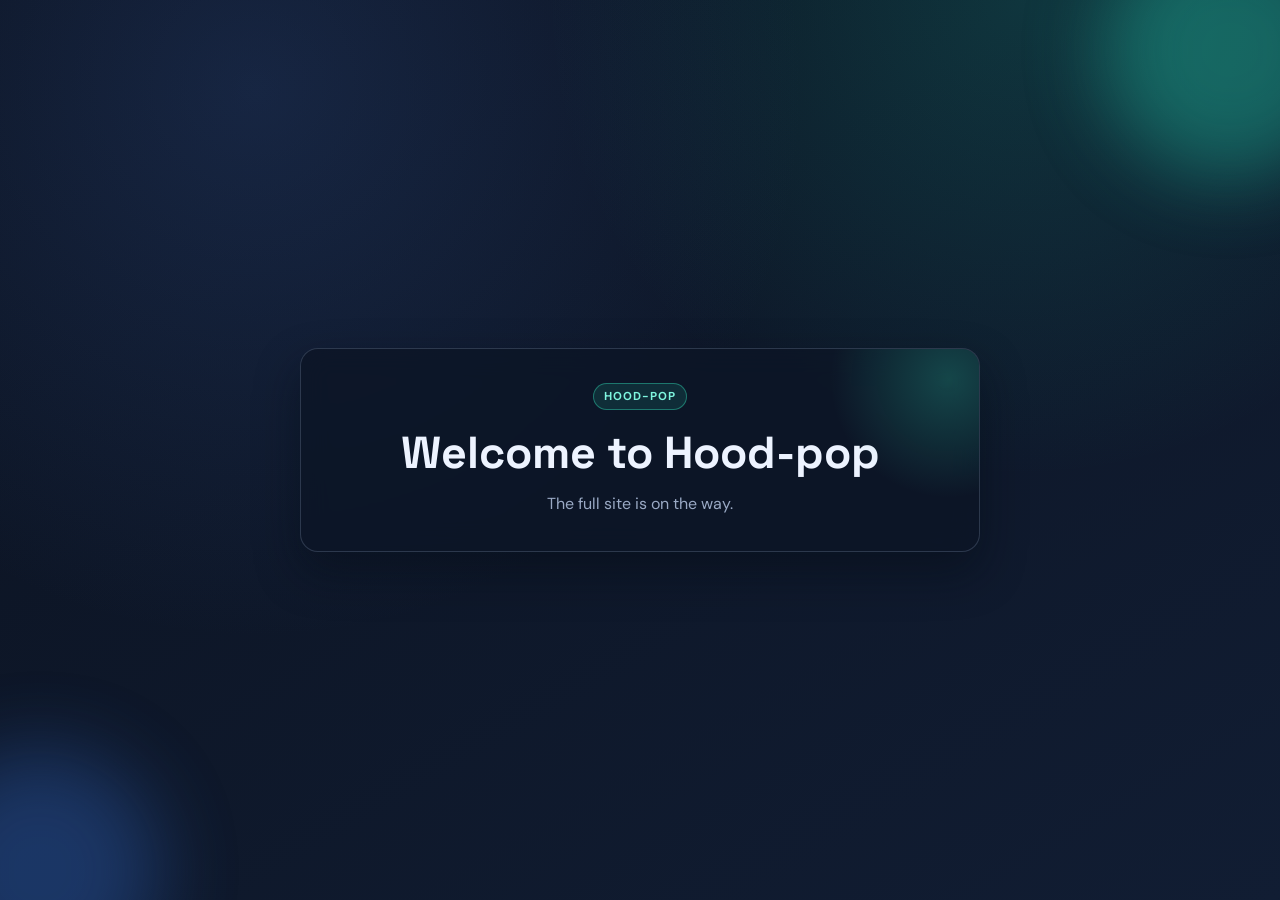
==== index.html @ c363d54b "first look of the site made this one to use liek a display but the wesit is not here" ====
<!DOCTYPE html>
<html lang="en">
<head>
<meta charset="UTF-8">
<meta name="viewport" content="width=device-width, initial-scale=1.0">
<title>Your Site</title>
<link rel="preconnect" href="https://fonts.googleapis.com">
<link rel="preconnect" href="https://fonts.gstatic.com" crossorigin>
<link href="https://fonts.googleapis.com/css2?family=DM+Sans:wght@400;500;700&family=Space+Grotesk:wght@500;700&display=swap" rel="stylesheet">
<link rel="stylesheet" href="style.css">

</head>

<body>

<div class="bg-glow bg-glow-one"></div>
<div class="bg-glow bg-glow-two"></div>

<main class="welcome-shell">
    <section class="welcome-card">
        <div class="chip">HOOD-POP</div>
        <h1>Welcome to Hood-pop</h1>
        <p>The full site is on the way.</p>
    </section>
</main>

</body>
</html>
---- style.css ----
:root {
	--bg-base: #0b1220;
	--bg-soft: #111d33;
	--panel: rgba(12, 21, 38, 0.78);
	--panel-border: rgba(173, 193, 230, 0.2);
	--text-main: #edf3ff;
	--text-muted: #9aa9c4;
	--brand: #2fd3b0;
	--shadow: 0 20px 45px rgba(5, 10, 20, 0.45);
	--radius-lg: 18px;
}

* {
	box-sizing: border-box;
}

body {
	margin: 0;
	min-height: 100vh;
	display: grid;
	place-items: center;
	font-family: "DM Sans", "Segoe UI", sans-serif;
	color: var(--text-main);
	background:
		radial-gradient(circle at 20% 10%, rgba(57, 95, 167, 0.24), transparent 42%),
		radial-gradient(circle at 80% 0%, rgba(25, 196, 164, 0.18), transparent 35%),
		linear-gradient(150deg, var(--bg-base), var(--bg-soft));
	position: relative;
	overflow-x: hidden;
	padding: 24px;
}

.bg-glow {
	position: fixed;
	border-radius: 50%;
	pointer-events: none;
	filter: blur(40px);
	opacity: 0.45;
	z-index: 0;
}

.bg-glow-one {
	width: 260px;
	height: 260px;
	background: #1fb39a;
	top: -80px;
	right: -80px;
}

.bg-glow-two {
	width: 240px;
	height: 240px;
	background: #2c5cae;
	bottom: -90px;
	left: -80px;
}

.welcome-shell {
	position: relative;
	z-index: 1;
	width: min(680px, 100%);
}

.welcome-card {
	border-radius: var(--radius-lg);
	border: 1px solid var(--panel-border);
	background: var(--panel);
	-webkit-backdrop-filter: blur(14px);
	backdrop-filter: blur(14px);
	box-shadow: var(--shadow);
	padding: 34px 30px;
	animation: rise 650ms ease-out;
	text-align: center;
}

.welcome-card {
	position: relative;
	overflow: hidden;
}

.welcome-card::after {
	content: "";
	position: absolute;
	width: 240px;
	height: 240px;
	top: -90px;
	right: -90px;
	background: radial-gradient(circle, rgba(47, 211, 176, 0.25), transparent 70%);
	pointer-events: none;
}

.chip {
	display: inline-block;
	margin-bottom: 10px;
	border: 1px solid rgba(47, 211, 176, 0.45);
	background: rgba(47, 211, 176, 0.13);
	color: #7ef6df;
	border-radius: 999px;
	padding: 5px 10px;
	font-size: 0.72rem;
	letter-spacing: 0.08em;
	font-weight: 700;
}

h1 {
	font-family: "Space Grotesk", "Segoe UI", sans-serif;
	font-size: clamp(2rem, 4vw, 2.8rem);
	line-height: 1.1;
	margin: 8px 0 12px;
}

p {
	margin: 0;
	color: var(--text-muted);
	line-height: 1.7;
	font-size: 1rem;
}

@keyframes rise {
	from {
		opacity: 0;
		transform: translateY(14px);
	}
	to {
		opacity: 1;
		transform: translateY(0);
	}
}

@media (max-width: 860px) {
	body {
		padding: 14px;
	}

	.welcome-card {
		padding: 28px 20px;
	}
}
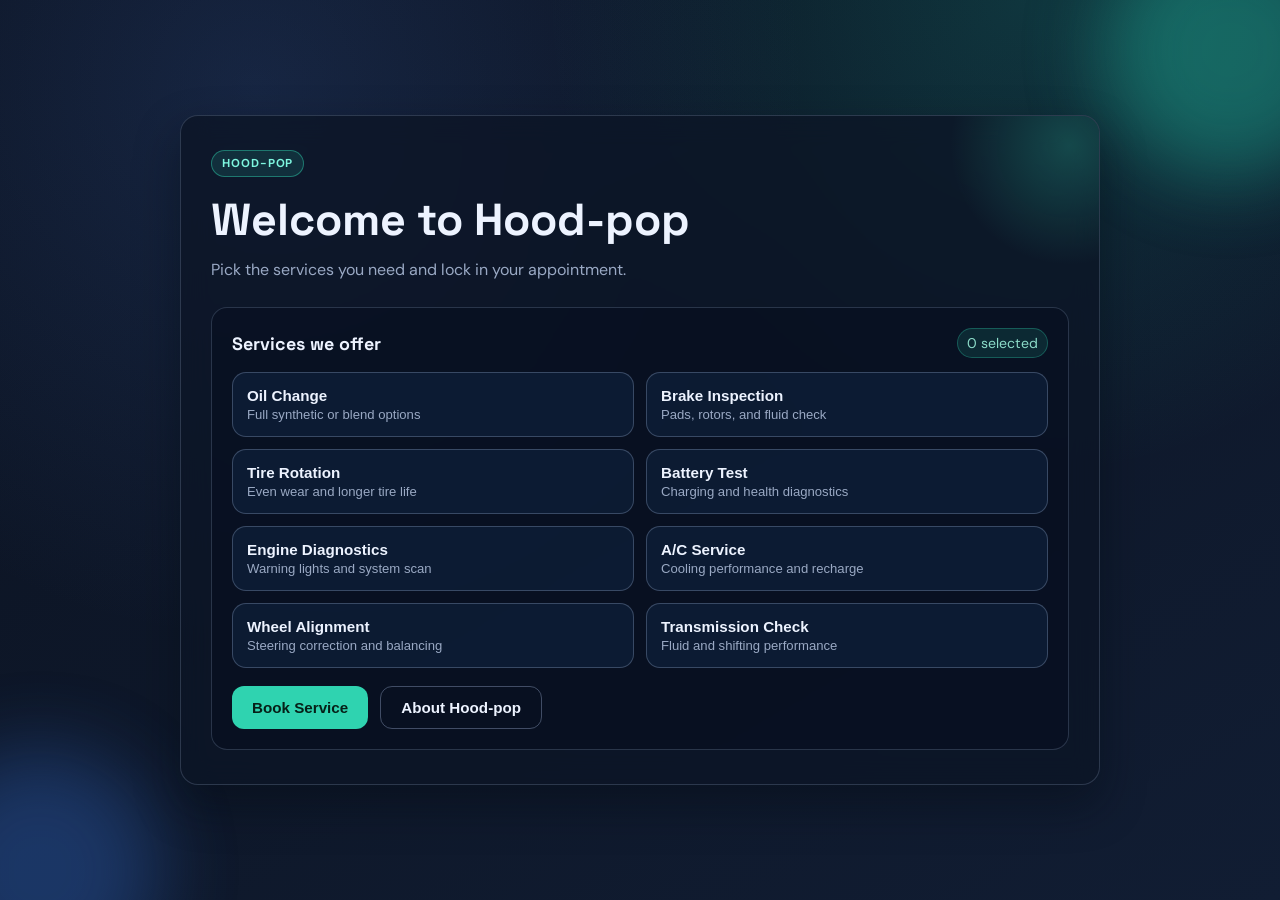
==== commit e7aef842: "Add services panel UI and selection script Introduce a Services panel to index.html with selectable " ====
--- a/index.html
+++ b/index.html
@@ -3,7 +3,7 @@
 <head>
 <meta charset="UTF-8">
 <meta name="viewport" content="width=device-width, initial-scale=1.0">
-<title>Your Site</title>
+<title>Hood-pop</title>
 <link rel="preconnect" href="https://fonts.googleapis.com">
 <link rel="preconnect" href="https://fonts.gstatic.com" crossorigin>
 <link href="https://fonts.googleapis.com/css2?family=DM+Sans:wght@400;500;700&family=Space+Grotesk:wght@500;700&display=swap" rel="stylesheet">
@@ -20,9 +20,58 @@
     <section class="welcome-card">
         <div class="chip">HOOD-POP</div>
         <h1>Welcome to Hood-pop</h1>
-        <p>The full site is on the way.</p>
+        <p>Pick the services you need and lock in your appointment.</p>
+
+        <section class="services-panel" aria-label="Common mechanic services">
+            <div class="services-header">
+                <h2>Services we offer</h2>
+                <span id="selected-count">0 selected</span>
+            </div>
+
+            <div class="services-grid" id="services-grid">
+                <button class="service-btn" type="button" data-service="Oil Change">
+                    <strong>Oil Change</strong>
+                    <span>Full synthetic or blend options</span>
+                </button>
+                <button class="service-btn" type="button" data-service="Brake Inspection">
+                    <strong>Brake Inspection</strong>
+                    <span>Pads, rotors, and fluid check</span>
+                </button>
+                <button class="service-btn" type="button" data-service="Tire Rotation">
+                    <strong>Tire Rotation</strong>
+                    <span>Even wear and longer tire life</span>
+                </button>
+                <button class="service-btn" type="button" data-service="Battery Test">
+                    <strong>Battery Test</strong>
+                    <span>Charging and health diagnostics</span>
+                </button>
+                <button class="service-btn" type="button" data-service="Engine Diagnostics">
+                    <strong>Engine Diagnostics</strong>
+                    <span>Warning lights and system scan</span>
+                </button>
+                <button class="service-btn" type="button" data-service="A/C Service">
+                    <strong>A/C Service</strong>
+                    <span>Cooling performance and recharge</span>
+                </button>
+                <button class="service-btn" type="button" data-service="Wheel Alignment">
+                    <strong>Wheel Alignment</strong>
+                    <span>Steering correction and balancing</span>
+                </button>
+                <button class="service-btn" type="button" data-service="Transmission Check">
+                    <strong>Transmission Check</strong>
+                    <span>Fluid and shifting performance</span>
+                </button>
+            </div>
+
+            <div class="cta-row">
+                <button id="book-btn" class="cta-btn" type="button">Book Service</button>
+                <button id="aboutus-btn" class="ghost-btn" type="button">About Hood-pop</button>
+            </div>
+        </section>
     </section>
 </main>
 
+<script src="script.js"></script>
+
 </body>
 </html>
--- a/style.css
+++ b/style.css
@@ -58,7 +58,7 @@
 .welcome-shell {
 	position: relative;
 	z-index: 1;
-	width: min(680px, 100%);
+	width: min(920px, 100%);
 }
 
 .welcome-card {
@@ -70,7 +70,7 @@
 	box-shadow: var(--shadow);
 	padding: 34px 30px;
 	animation: rise 650ms ease-out;
-	text-align: center;
+	text-align: left;
 }
 
 .welcome-card {
@@ -102,6 +102,120 @@
 	font-weight: 700;
 }
 
+.services-panel {
+	margin-top: 24px;
+	padding: 20px;
+	border: 1px solid rgba(173, 193, 230, 0.2);
+	border-radius: 16px;
+	background: rgba(7, 15, 31, 0.52);
+}
+
+.services-header {
+	display: flex;
+	justify-content: space-between;
+	align-items: center;
+	gap: 10px;
+	margin-bottom: 14px;
+}
+
+.services-header h2 {
+	margin: 0;
+	font-family: "Space Grotesk", "Segoe UI", sans-serif;
+	font-size: 1.12rem;
+	font-weight: 700;
+}
+
+#selected-count {
+	font-size: 0.88rem;
+	color: #8cdcc9;
+	background: rgba(47, 211, 176, 0.12);
+	border: 1px solid rgba(47, 211, 176, 0.3);
+	border-radius: 999px;
+	padding: 5px 9px;
+}
+
+.services-grid {
+	display: grid;
+	grid-template-columns: repeat(2, minmax(0, 1fr));
+	gap: 12px;
+}
+
+.service-btn {
+	width: 100%;
+	padding: 14px;
+	border-radius: 14px;
+	border: 1px solid rgba(173, 193, 230, 0.28);
+	background: rgba(14, 31, 56, 0.82);
+	color: var(--text-main);
+	font-size: 0.95rem;
+	cursor: pointer;
+	transition: border-color 180ms ease, transform 180ms ease, background 180ms ease;
+	text-align: left;
+	display: grid;
+	gap: 3px;
+}
+
+.service-btn strong {
+	font-size: 0.95rem;
+	font-weight: 700;
+}
+
+.service-btn span {
+	font-size: 0.82rem;
+	color: var(--text-muted);
+}
+
+.service-btn:hover {
+	transform: translateY(-2px);
+	border-color: rgba(47, 211, 176, 0.55);
+	background: rgba(20, 45, 77, 0.88);
+}
+
+.service-btn.active {
+	border-color: rgba(47, 211, 176, 0.9);
+	background: rgba(24, 70, 72, 0.74);
+	box-shadow: inset 0 0 0 1px rgba(47, 211, 176, 0.25);
+}
+
+.cta-row {
+	display: flex;
+	flex-wrap: wrap;
+	gap: 12px;
+	margin-top: 18px;
+}
+
+.cta-btn,
+.ghost-btn {
+	padding: 12px 20px;
+	border-radius: 12px;
+	font-size: 0.95rem;
+	font-weight: 600;
+	cursor: pointer;
+	transition: transform 170ms ease, background 170ms ease, border-color 170ms ease;
+}
+
+.cta-btn {
+	border: none;
+	background: var(--brand);
+	color: #062018;
+}
+
+.cta-btn:hover {
+	background: #28b39a;
+	transform: translateY(-1px);
+}
+
+.ghost-btn {
+	border: 1px solid rgba(173, 193, 230, 0.34);
+	background: transparent;
+	color: var(--text-main);
+}
+
+.ghost-btn:hover {
+	border-color: rgba(47, 211, 176, 0.6);
+	background: rgba(47, 211, 176, 0.12);
+}
+
 h1 {
 	font-family: "Space Grotesk", "Segoe UI", sans-serif;
 	font-size: clamp(2rem, 4vw, 2.8rem);
@@ -116,6 +230,7 @@
 	font-size: 1rem;
 }
 
+
 @keyframes rise {
 	from {
 		opacity: 0;
@@ -135,4 +250,13 @@
 	.welcome-card {
 		padding: 28px 20px;
 	}
-}
+
+	.services-grid {
+		grid-template-columns: 1fr;
+	}
+
+	.services-header {
+		align-items: flex-start;
+		flex-direction: column;
+	}
+}
